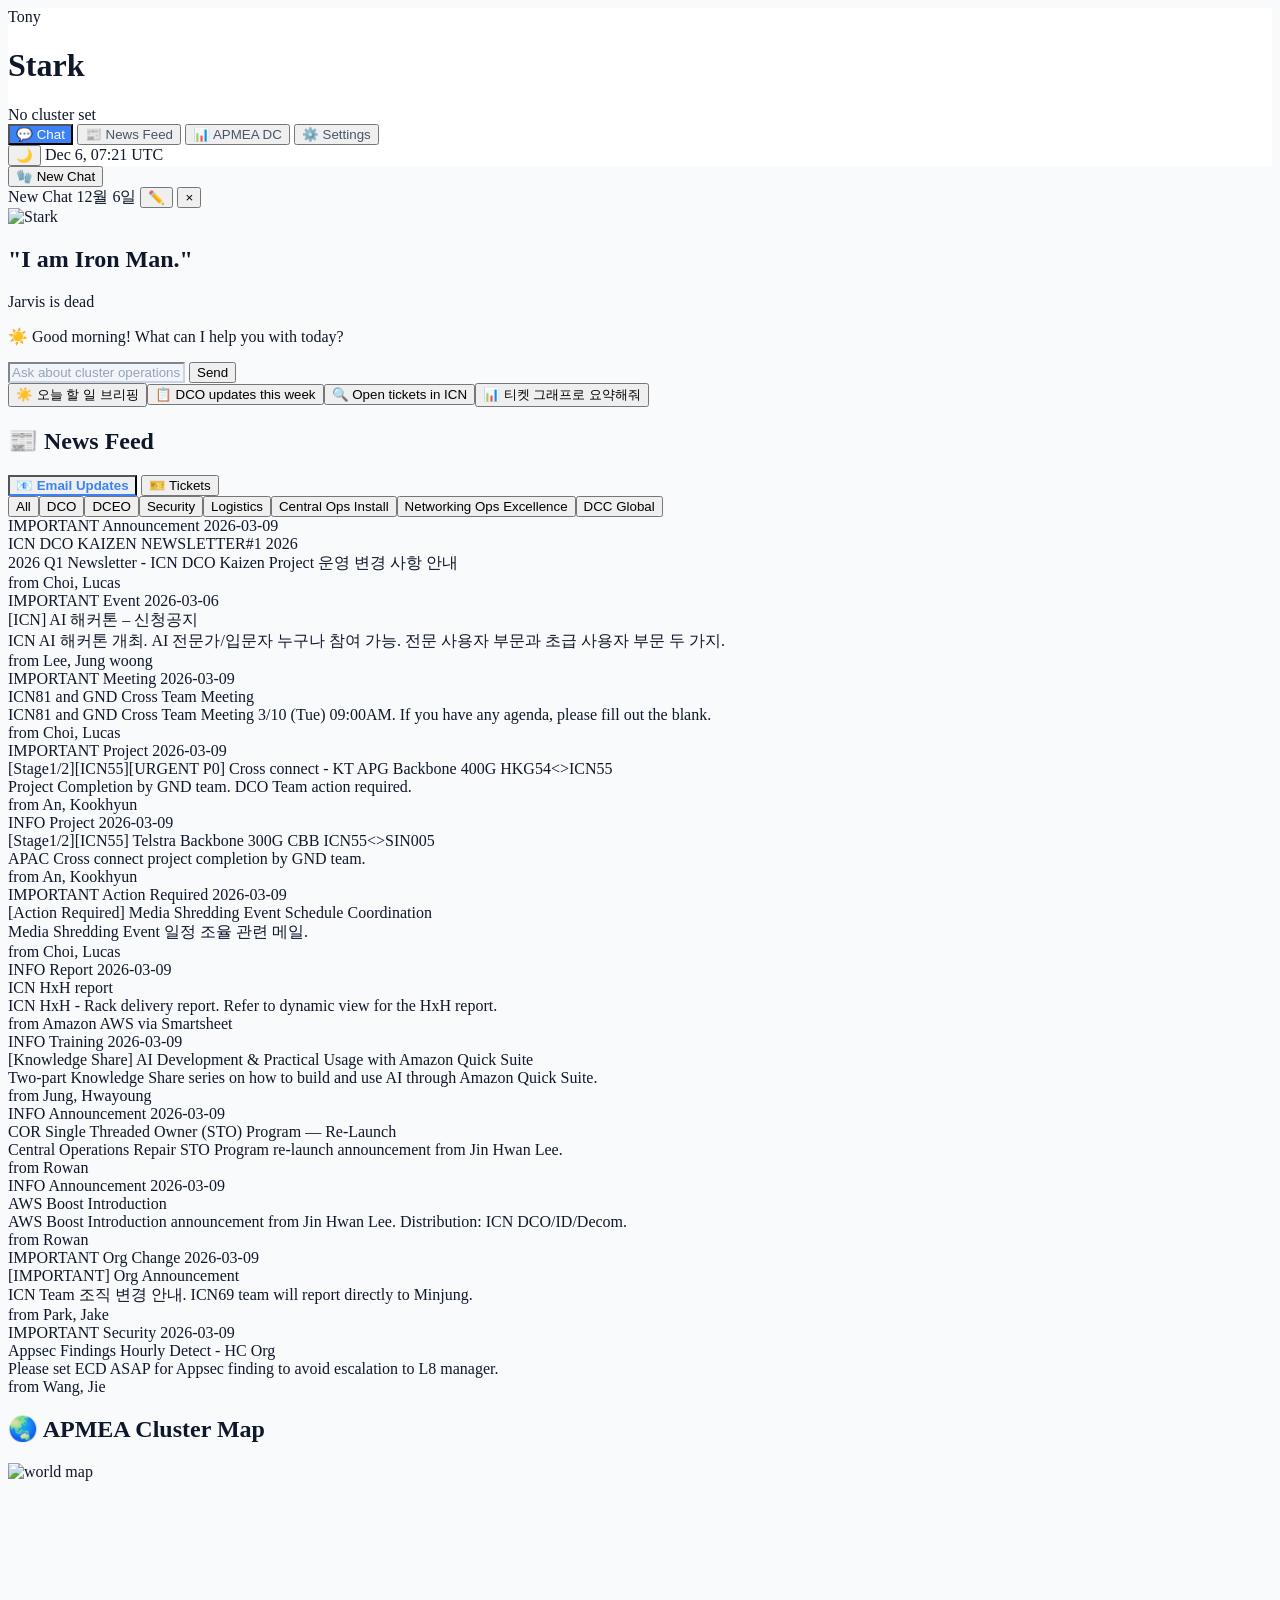
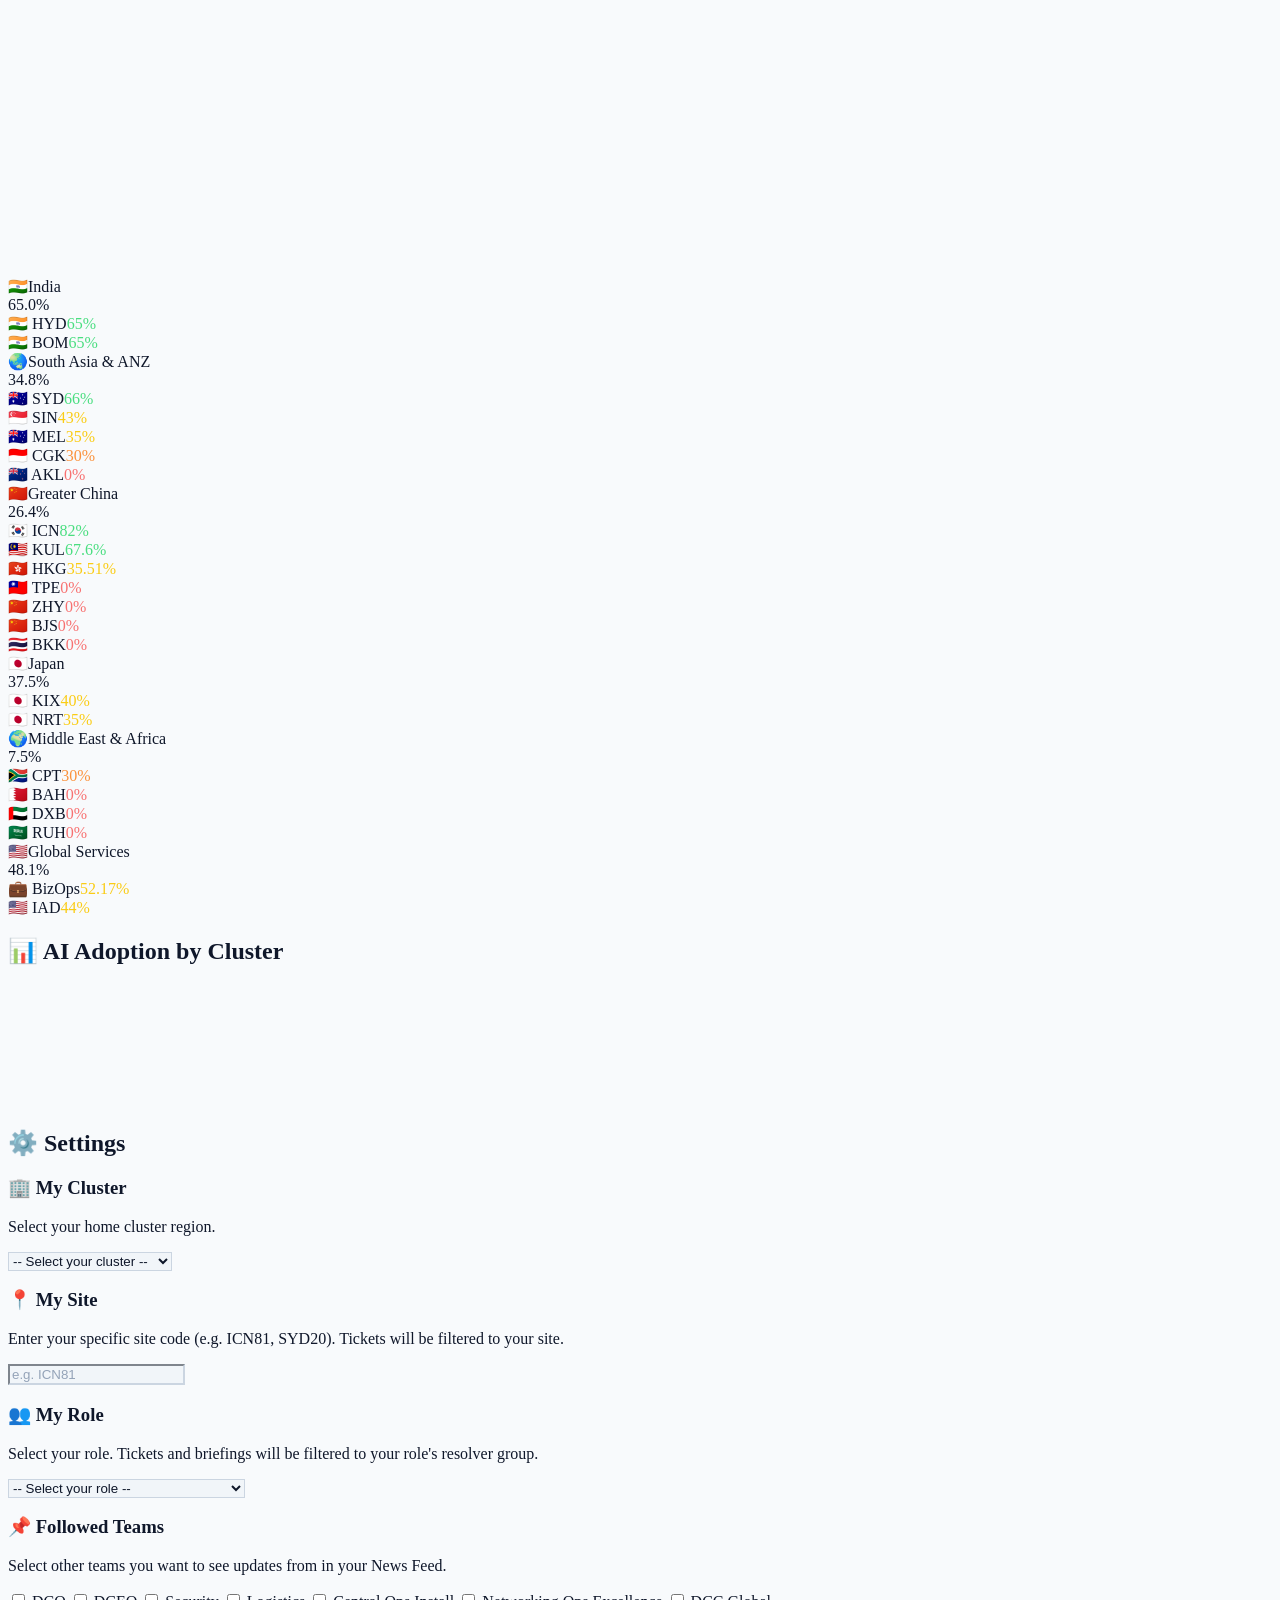
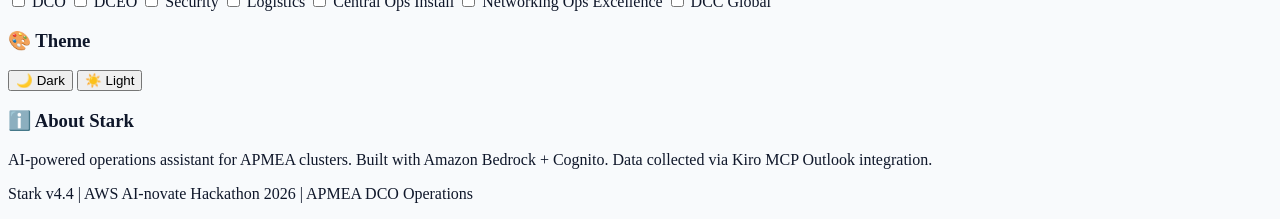
==== harmony-app/index.html @ 43a232a6 "v5.4: Disable GitHub Pages, prepare Harmony app deployment" ====
<!DOCTYPE html>
<html lang="en">
<head>
  <meta charset="UTF-8">
  <meta name="viewport" content="width=device-width, initial-scale=1.0">
  <title>Stark - AI Operations Assistant</title>
  <script src="https://cdn.tailwindcss.com"></script>
  <script src="https://cdn.jsdelivr.net/npm/chart.js"></script>
  <script src="aws-bundle.js"></script>
  <script>
    tailwind.config = { darkMode: 'class' }
    // Apply saved theme immediately to prevent flash
    const saved = JSON.parse(localStorage.getItem("opspulse-settings") || '{}');
    if (saved.theme !== "light") document.documentElement.classList.add("dark");
  </script>
  <style>
    .chat-msg { animation: fadeIn 0.3s; }
    @keyframes fadeIn { from { opacity: 0; transform: translateY(8px); } to { opacity: 1; transform: translateY(0); } }
    .typing::after { content: '...'; animation: dots 1s steps(3) infinite; }
    @keyframes dots { 0% { content: '.'; } 33% { content: '..'; } 66% { content: '...'; } }
    .nav-btn.active { background: rgb(59 130 246); color: white; }
    .cluster-dot { transition: all 0.3s; cursor: pointer; }
    .cluster-dot:hover { transform: scale(1.3); }
    .feed-tab { transition: all 0.2s; }
    .feed-tab.active { border-bottom: 2px solid rgb(59 130 246); color: rgb(59 130 246); font-weight: 600; }

    /* Light mode overrides */
    :root { color-scheme: light dark; }
    body:not(.dark) { background: #f8fafc; color: #0f172a; }
    body:not(.dark) header { background: #ffffff; border-color: #e2e8f0; }
    body:not(.dark) .nav-btn:not(.active) { color: #475569; }
    body:not(.dark) .nav-btn:not(.active):hover { color: #0f172a; background: #e2e8f0; }
    body:not(.dark) input, body:not(.dark) select { color: #0f172a; background: #f1f5f9; border-color: #cbd5e1; }
    body:not(.dark) input::placeholder { color: #94a3b8; }
  </style>
</head>
<body class="bg-slate-50 dark:bg-gray-950 text-slate-800 dark:text-white min-h-screen transition-colors">

  <!-- Header -->
  <header class="border-b border-slate-200 dark:border-gray-800 bg-white dark:bg-gray-950 px-6 py-3 flex items-center justify-between">
    <div class="flex items-center gap-3">
      <div class="w-12 h-8 bg-blue-500 rounded-lg flex items-center justify-center font-bold text-xs text-white">Tony</div>
      <h1 class="text-xl font-semibold">Stark</h1>
      <span class="text-xs text-slate-500 dark:text-gray-500 bg-slate-100 dark:bg-gray-800 px-2 py-1 rounded" id="cluster-badge">No cluster set</span>
    </div>
    <div class="flex items-center gap-3">
      <nav class="flex gap-1 bg-slate-100 dark:bg-gray-800 rounded-lg p-1">
        <button class="nav-btn active px-3 py-1.5 text-xs rounded-md" onclick="showPage('chat', this)">💬 Chat</button>
        <button class="nav-btn px-3 py-1.5 text-xs rounded-md text-slate-500 dark:text-gray-500" onclick="showPage('news', this)">📰 News Feed</button>
        <button class="nav-btn px-3 py-1.5 text-xs rounded-md text-slate-500 dark:text-gray-500" onclick="showPage('dashboard', this)">📊 APMEA DC</button>
        <button class="nav-btn px-3 py-1.5 text-xs rounded-md text-slate-500 dark:text-gray-500" onclick="showPage('settings', this)">⚙️ Settings</button>
      </nav>
      <button onclick="toggleTheme()" class="p-2 rounded-lg bg-slate-100 dark:bg-gray-800 hover:bg-slate-200 dark:hover:bg-gray-700 text-slate-600 dark:text-gray-300" title="Toggle theme">
        <span id="theme-icon">🌙</span>
      </button>
      <span class="text-xs text-slate-400 dark:text-gray-400" id="clock"></span>
    </div>
  </header>

  <main class="h-[calc(100vh-57px)]">

    <!-- PAGE: Chat -->
    <div id="page-chat" class="h-full flex">
      <!-- Chat History Sidebar -->
      <div id="chat-sidebar" class="w-56 border-r border-slate-200 dark:border-gray-800 bg-slate-50 dark:bg-gray-900 flex-shrink-0 flex flex-col hidden md:flex">
        <div class="p-3 border-b border-slate-200 dark:border-gray-800">
          <button onclick="newChat()" class="w-full px-3 py-2 text-xs rounded-lg bg-blue-500 hover:bg-blue-600 text-white font-medium">🧤 New Chat</button>
        </div>
        <div id="chat-history-list" class="flex-1 overflow-y-auto p-2 space-y-1"></div>
      </div>
      <!-- Chat Main -->
      <div class="flex-1 flex flex-col">
        <div id="chat-messages" class="flex-1 overflow-y-auto p-6 max-w-3xl mx-auto w-full space-y-4"></div>
        <div class="border-t border-slate-200 dark:border-gray-800 bg-white dark:bg-gray-950 p-4">
          <div class="max-w-3xl mx-auto flex gap-2">
            <input id="chat-input" type="text" placeholder="Ask about cluster operations, team updates, tickets..."
                   class="flex-1 bg-slate-100 dark:bg-gray-800 border border-slate-200 dark:border-gray-700 rounded-xl px-4 py-3 text-sm focus:outline-none focus:border-blue-500 text-slate-800 dark:text-white placeholder-slate-400 dark:placeholder-gray-500"
                   onkeydown="if(event.key==='Enter')sendMessage()">
            <button onclick="sendMessage()" class="bg-blue-500 hover:bg-blue-600 px-5 py-3 rounded-xl text-sm font-medium text-white">Send</button>
          </div>
          <div class="max-w-3xl mx-auto mt-2 flex gap-2 flex-wrap" id="quick-prompts"></div>
        </div>
      </div>
    </div>

    <!-- PAGE: News Feed -->
    <div id="page-news" class="h-full overflow-y-auto p-6 hidden">
      <div class="max-w-4xl mx-auto">
        <h2 class="text-lg font-semibold mb-4">📰 News Feed</h2>
        <!-- Feed type tabs: Emails / Tickets -->
        <div class="flex gap-4 border-b border-slate-200 dark:border-gray-700 mb-4">
          <button class="feed-tab active pb-2 text-sm" onclick="switchFeedTab('emails', this)">📧 Email Updates</button>
          <button class="feed-tab pb-2 text-sm text-slate-400 dark:text-gray-500" onclick="switchFeedTab('tickets', this)">🎫 Tickets</button>
        </div>
        <!-- Team filter for emails -->
        <div id="email-team-filter" class="flex gap-1 flex-wrap mb-4"></div>
        <div id="news-feed" class="space-y-3"></div>
      </div>
    </div>

    <!-- PAGE: Dashboard -->
    <div id="page-dashboard" class="h-full overflow-y-auto p-6 hidden">
      <div class="max-w-6xl mx-auto space-y-6">
        <div id="dashboard-stats" class="grid grid-cols-4 gap-4"></div>
        <div class="bg-white dark:bg-gray-900 rounded-xl p-4 border border-slate-200 dark:border-gray-800 shadow-sm">
          <h2 class="text-sm font-semibold mb-3">🌏 APMEA Cluster Map</h2>
          <div id="map-container" class="relative w-full h-80 rounded-lg overflow-hidden bg-[#1a2332]">
            <img src="https://upload.wikimedia.org/wikipedia/commons/thumb/e/ec/World_map_blank_without_borders.svg/1280px-World_map_blank_without_borders.svg.png"
                 class="w-full h-full object-cover opacity-30" alt="world map">
          </div>
        </div>
        <div class="grid grid-cols-3 gap-4" id="subgeo-cards"></div>
        <div class="bg-white dark:bg-gray-900 rounded-xl p-4 border border-slate-200 dark:border-gray-800 shadow-sm">
          <h2 class="text-sm font-semibold mb-3">📊 AI Adoption by Cluster</h2>
          <canvas id="adoptionChart" height="120"></canvas>
        </div>
      </div>
    </div>

    <!-- PAGE: Settings -->
    <div id="page-settings" class="h-full overflow-y-auto p-6 hidden">
      <div class="max-w-2xl mx-auto space-y-6">
        <h2 class="text-lg font-semibold">⚙️ Settings</h2>
        <div class="bg-white dark:bg-gray-900 rounded-xl p-5 border border-slate-200 dark:border-gray-800 shadow-sm">
          <h3 class="font-semibold text-sm mb-3">🏢 My Cluster</h3>
          <p class="text-xs text-slate-400 dark:text-gray-400 mb-3">Select your home cluster region.</p>
          <select id="cluster-select" onchange="saveSettings()"
                  class="w-full bg-slate-50 dark:bg-gray-800 border border-slate-200 dark:border-gray-700 rounded-lg px-3 py-2 text-sm text-slate-800 dark:text-white">
            <option value="">-- Select your cluster --</option>
          </select>
        </div>
        <div class="bg-white dark:bg-gray-900 rounded-xl p-5 border border-slate-200 dark:border-gray-800 shadow-sm">
          <h3 class="font-semibold text-sm mb-3">📍 My Site</h3>
          <p class="text-xs text-slate-400 dark:text-gray-400 mb-3">Enter your specific site code (e.g. ICN81, SYD20). Tickets will be filtered to your site.</p>
          <input id="site-input" type="text" placeholder="e.g. ICN81" onchange="saveSettings()"
                 class="w-full bg-slate-50 dark:bg-gray-800 border border-slate-200 dark:border-gray-700 rounded-lg px-3 py-2 text-sm text-slate-800 dark:text-white placeholder-slate-400">
        </div>
        <div class="bg-white dark:bg-gray-900 rounded-xl p-5 border border-slate-200 dark:border-gray-800 shadow-sm">
          <h3 class="font-semibold text-sm mb-3">👥 My Role</h3>
          <p class="text-xs text-slate-400 dark:text-gray-400 mb-3">Select your role. Tickets and briefings will be filtered to your role's resolver group.</p>
          <select id="team-select" onchange="saveSettings()"
                  class="w-full bg-slate-50 dark:bg-gray-800 border border-slate-200 dark:border-gray-700 rounded-lg px-3 py-2 text-sm text-slate-800 dark:text-white">
            <option value="">-- Select your role --</option>
            <option value="DCO">DCO (Data Center Operations)</option>
            <option value="DCEO">DCEO (DC Engineering Operations)</option>
            <option value="Security">Security</option>
            <option value="Logistics">Logistics</option>
            <option value="Central Ops Install">Central Ops Install</option>
            <option value="Networking Ops Excellence">Networking Ops Excellence</option>
            <option value="DCC Global">DCC Global</option>
          </select>
          <p id="resolver-group-display" class="text-xs text-slate-400 dark:text-gray-500 mt-2"></p>
        </div>

        <!-- Followed Teams -->
        <div class="bg-white dark:bg-gray-900 rounded-xl p-5 border border-slate-200 dark:border-gray-800 shadow-sm">
          <h3 class="font-semibold text-sm mb-3">📌 Followed Teams</h3>
          <p class="text-xs text-slate-400 dark:text-gray-400 mb-3">Select other teams you want to see updates from in your News Feed.</p>
          <div id="followed-teams-checkboxes" class="space-y-2"></div>
        </div>
        <div class="bg-white dark:bg-gray-900 rounded-xl p-5 border border-slate-200 dark:border-gray-800 shadow-sm">
          <h3 class="font-semibold text-sm mb-3">🎨 Theme</h3>
          <div class="flex gap-3">
            <button onclick="setTheme('dark')" class="px-4 py-2 rounded-lg text-sm bg-gray-800 text-white border-2 border-transparent hover:border-blue-500">🌙 Dark</button>
            <button onclick="setTheme('light')" class="px-4 py-2 rounded-lg text-sm bg-white text-slate-800 border-2 border-slate-200 hover:border-blue-500 shadow-sm">☀️ Light</button>
          </div>
        </div>
        <div class="bg-white dark:bg-gray-900 rounded-xl p-5 border border-slate-200 dark:border-gray-800 shadow-sm">
          <h3 class="font-semibold text-sm mb-2">ℹ️ About Stark</h3>
          <p class="text-xs text-slate-400 dark:text-gray-400">AI-powered operations assistant for APMEA clusters. Built with Amazon Bedrock + Cognito. Data collected via Kiro MCP Outlook integration.</p>
          <p class="text-xs text-slate-400 dark:text-gray-500 mt-2">Stark v4.4 | AWS AI-novate Hackathon 2026 | APMEA DCO Operations</p>
        </div>
      </div>
    </div>

  </main>

  <script src="app.js?v=5.3.1"></script>
</body>
</html>
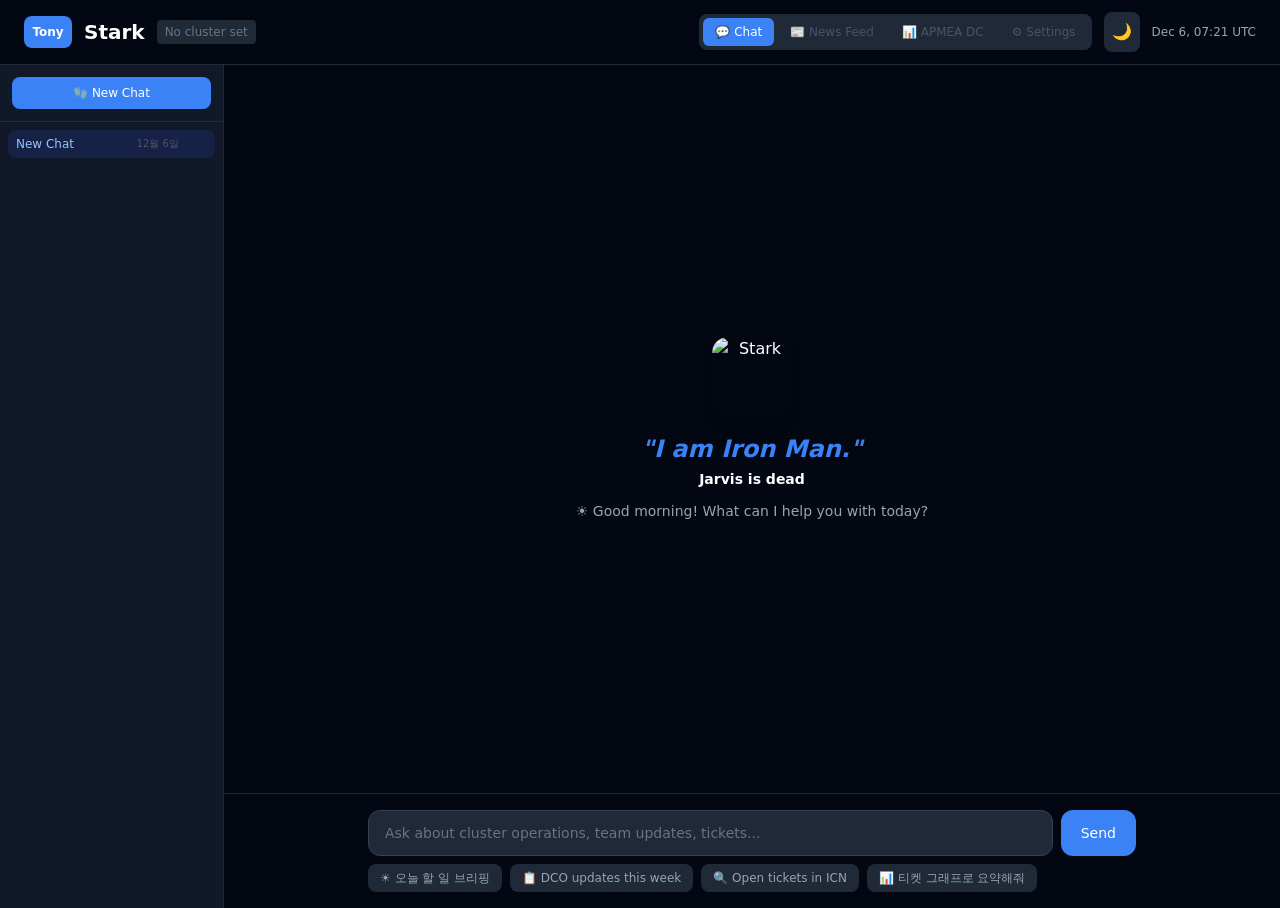
==== commit 731c1563: "v5.4.1: Harmony app with local vendor libs, dohychoi credit" ====
--- a/harmony-app/index.html
+++ b/harmony-app/index.html
@@ -4,8 +4,8 @@
   <meta charset="UTF-8">
   <meta name="viewport" content="width=device-width, initial-scale=1.0">
   <title>Stark - AI Operations Assistant</title>
-  <script src="https://cdn.tailwindcss.com"></script>
-  <script src="https://cdn.jsdelivr.net/npm/chart.js"></script>
+  <script src="vendor/tailwind.js"></script>
+  <script src="vendor/chart.min.js"></script>
   <script src="aws-bundle.js"></script>
   <script>
     tailwind.config = { darkMode: 'class' }
@@ -168,7 +168,8 @@
         <div class="bg-white dark:bg-gray-900 rounded-xl p-5 border border-slate-200 dark:border-gray-800 shadow-sm">
           <h3 class="font-semibold text-sm mb-2">ℹ️ About Stark</h3>
           <p class="text-xs text-slate-400 dark:text-gray-400">AI-powered operations assistant for APMEA clusters. Built with Amazon Bedrock + Cognito. Data collected via Kiro MCP Outlook integration.</p>
-          <p class="text-xs text-slate-400 dark:text-gray-500 mt-2">Stark v4.4 | AWS AI-novate Hackathon 2026 | APMEA DCO Operations</p>
+          <p class="text-xs text-slate-400 dark:text-gray-500 mt-2">Stark v5.4 | AWS AI-novate Hackathon 2026 | APMEA DCO Operations</p>
+          <p class="text-xs text-slate-400 dark:text-gray-500 mt-1">Built by <span class="text-blue-400 font-medium">Lucas Choi (dohychoi)</span> — ICN DCO</p>
         </div>
       </div>
     </div>
